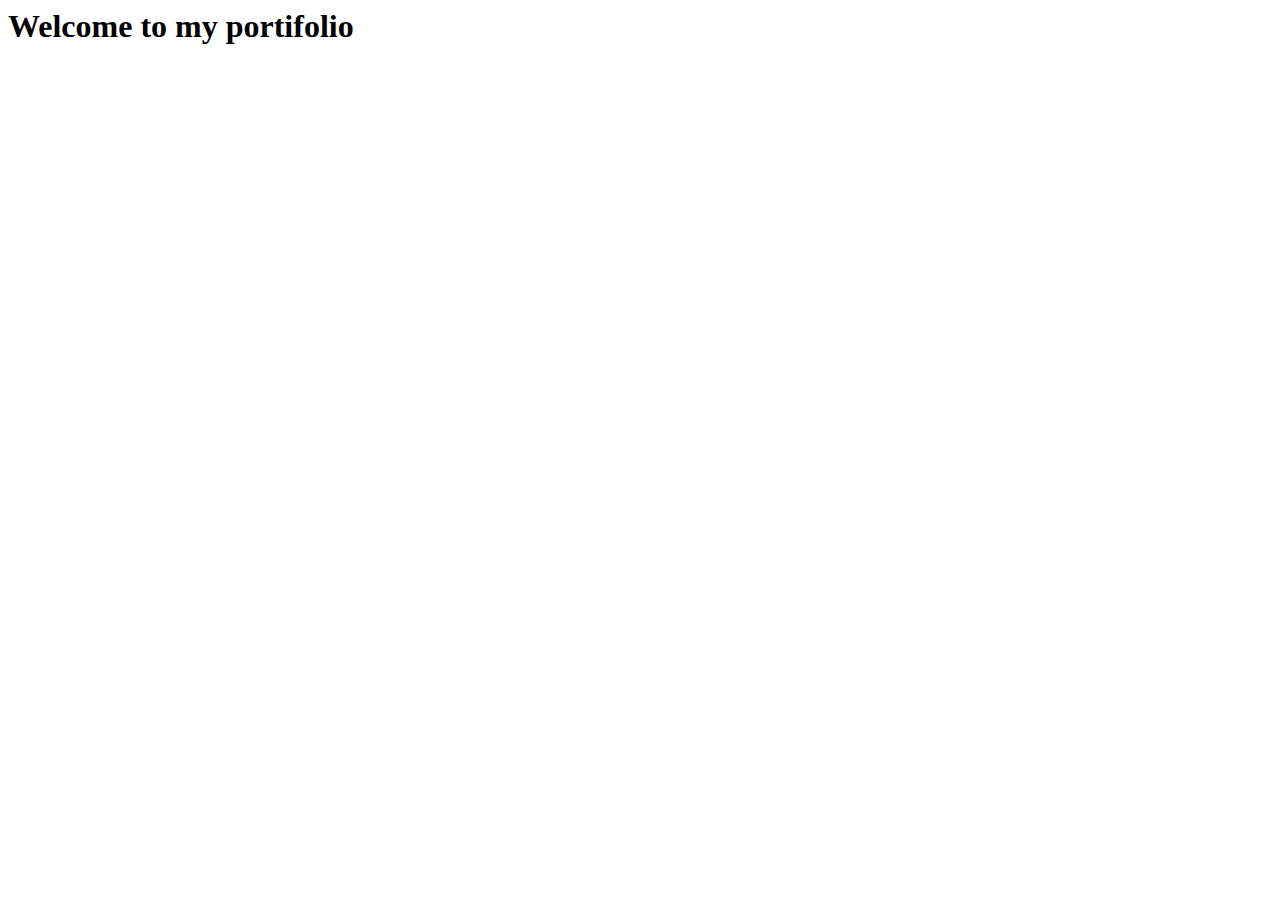
==== index.html @ abf293f7 "first commit" ====
<html lang="en">
<head>
    <meta charset="UTF-8">
    <meta name="viewport" content="width=device-width, initial-scale=1.0">
    <title>Ron's portifolio</title>
</head>
<body>
    <h1>Welcome to my portifolio</h1>
</body>
</html>
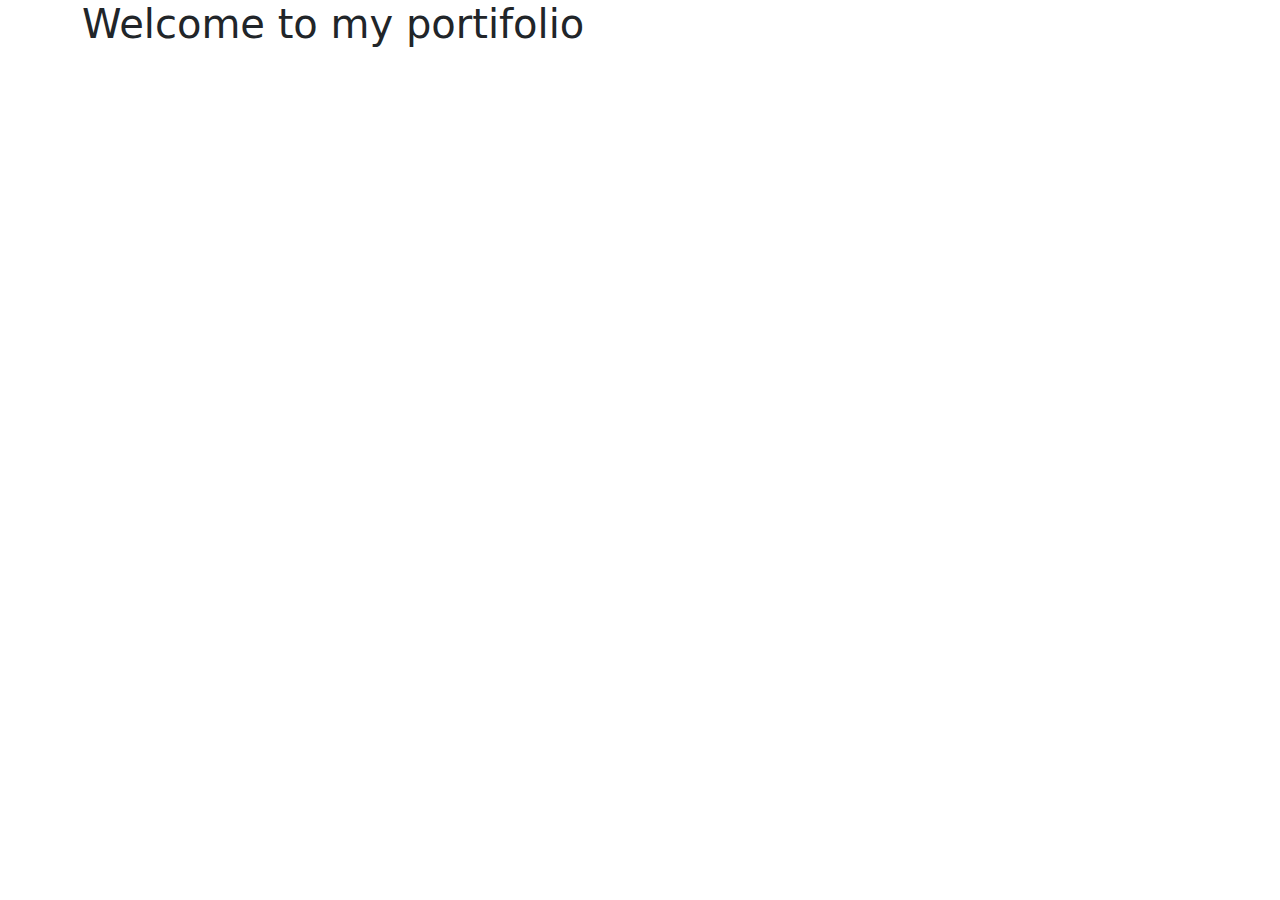
==== commit 3e62d36c: "adding bs" ====
--- a/index.html
+++ b/index.html
@@ -3,8 +3,13 @@
     <meta charset="UTF-8">
     <meta name="viewport" content="width=device-width, initial-scale=1.0">
     <title>Ron's portifolio</title>
+    <link href="https://cdn.jsdelivr.net/npm/bootstrap@5.3.3/dist/css/bootstrap.min.css" rel="stylesheet" integrity="sha384-QWTKZyjpPEjISv5WaRU9OFeRpok6YctnYmDr5pNlyT2bRjXh0JMhjY6hW+ALEwIH" crossorigin="anonymous">
 </head>
 <body>
-    <h1>Welcome to my portifolio</h1>
+
+    <div class="container">
+        <h1>Welcome to my portifolio</h1>
+    </div>
+    <script src="https://cdn.jsdelivr.net/npm/bootstrap@5.3.3/dist/js/bootstrap.bundle.min.js" integrity="sha384-YvpcrYf0tY3lHB60NNkmXc5s9fDVZLESaAA55NDzOxhy9GkcIdslK1eN7N6jIeHz" crossorigin="anonymous"></script>
 </body>
 </html>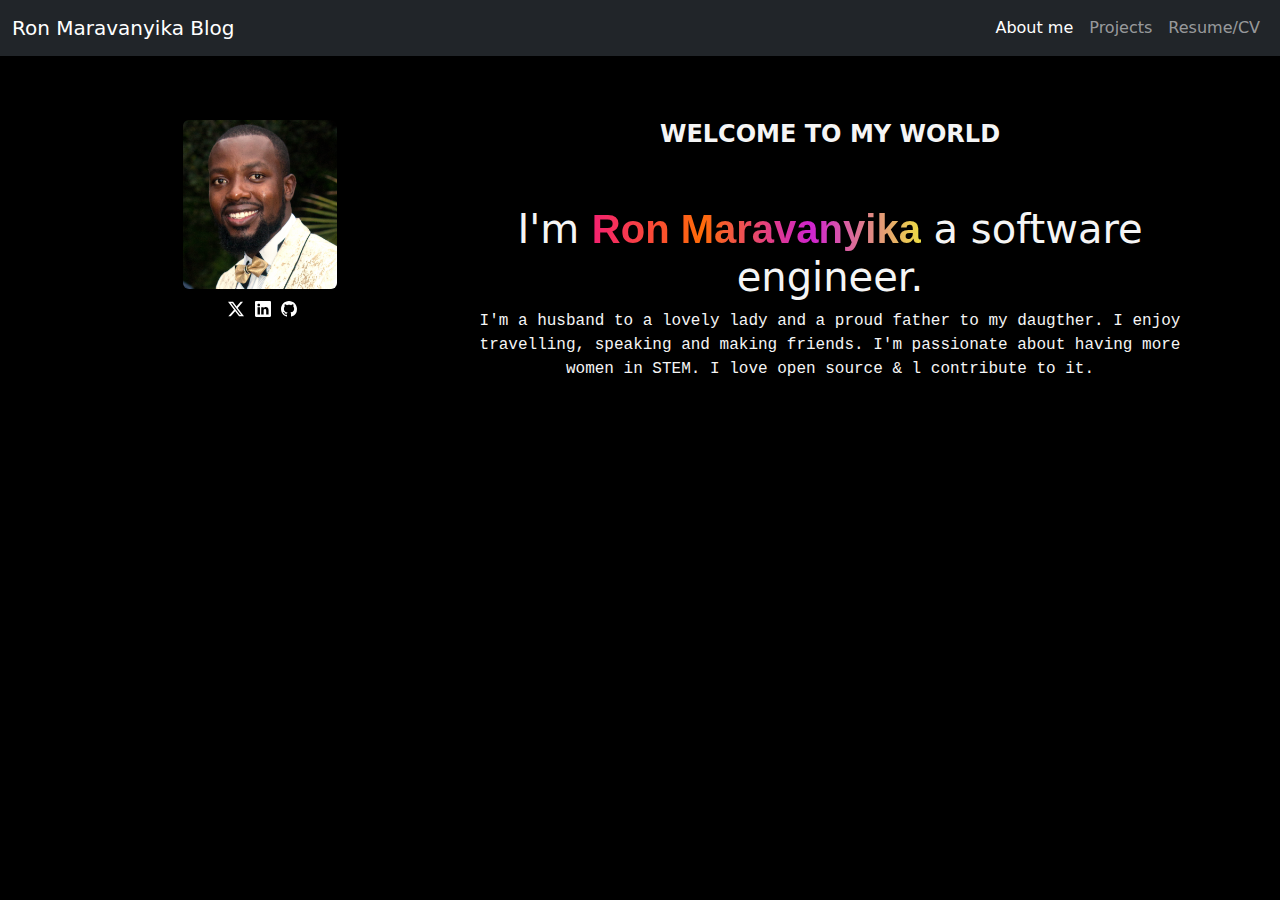
==== commit ff2f7f48: "landing page" ====
--- a/index.html
+++ b/index.html
@@ -4,12 +4,69 @@
     <meta name="viewport" content="width=device-width, initial-scale=1.0">
     <title>Ron's portifolio</title>
     <link href="https://cdn.jsdelivr.net/npm/bootstrap@5.3.3/dist/css/bootstrap.min.css" rel="stylesheet" integrity="sha384-QWTKZyjpPEjISv5WaRU9OFeRpok6YctnYmDr5pNlyT2bRjXh0JMhjY6hW+ALEwIH" crossorigin="anonymous">
+    <link rel="stylesheet" href="style.css">
 </head>
 <body>
 
-    <div class="container">
-        <h1>Welcome to my portifolio</h1>
-    </div>
+        <nav class="navbar navbar-expand-lg bg-dark" data-bs-theme="dark">
+            <div class="container-fluid">
+              <a class="navbar-brand" href="#">Ron Maravanyika Blog</a>
+              <button class="navbar-toggler" type="button" data-bs-toggle="collapse" data-bs-target="#navbarText" aria-controls="navbarText" aria-expanded="false" aria-label="Toggle navigation">
+                <span class="navbar-toggler-icon"></span>
+              </button>
+              <div class="collapse navbar-collapse" id="navbarText">
+                <ul class="navbar-nav ms-auto mb-2 mb-lg-0">
+                  <li class="nav-item">
+                    <a class="nav-link active" aria-current="page" href="#">About me</a>
+                  </li>
+                  <li class="nav-item">
+                    <a class="nav-link" href="#">Projects</a>
+                  </li>
+                  <li class="nav-item">
+                    <a class="nav-link" href="#">Resume/CV</a>
+                  </li>
+                </ul>
+              </div>
+            </div>
+          </nav>
+
+
+          <div class="container mt-5 text-center">
+            <div class="row">
+                <div class="col-4 pt-3">
+                    <img class="img-fluid rounded imgprofile" src="img/profile.png" alt="profile picture" style="height: 40%;">
+                   <div class="pt-2">
+                    <a href="https://twitter.com/ronn_zw" style="text-decoration:none; color: white;">
+                        &nbsp;<svg xmlns="http://www.w3.org/2000/svg" width="16" height="16" fill="currentColor" class="bi bi-twitter-x pr-2" viewBox="0 0 16 16">
+                        <path d="M12.6.75h2.454l-5.36 6.142L16 15.25h-4.937l-3.867-5.07-4.425 5.07H.316l5.733-6.57L0 .75h5.063l3.495 4.633L12.601.75Zm-.86 13.028h1.36L4.323 2.145H2.865z"/>
+                        </svg> 
+                    </a>
+                    <a href="https://www.linkedin.com/in/ronald-maravanyika-azure-certified-78221131/" style="text-decoration:none; color: white;">
+                        &nbsp;<svg xmlns="http://www.w3.org/2000/svg" width="16" height="16" fill="currentColor" class="bi bi-linkedin" viewBox="0 0 16 16">
+                        <path d="M0 1.146C0 .513.526 0 1.175 0h13.65C15.474 0 16 .513 16 1.146v13.708c0 .633-.526 1.146-1.175 1.146H1.175C.526 16 0 15.487 0 14.854zm4.943 12.248V6.169H2.542v7.225zm-1.2-8.212c.837 0 1.358-.554 1.358-1.248-.015-.709-.52-1.248-1.342-1.248S2.4 3.226 2.4 3.934c0 .694.521 1.248 1.327 1.248zm4.908 8.212V9.359c0-.216.016-.432.08-.586.173-.431.568-.878 1.232-.878.869 0 1.216.662 1.216 1.634v3.865h2.401V9.25c0-2.22-1.184-3.252-2.764-3.252-1.274 0-1.845.7-2.165 1.193v.025h-.016l.016-.025V6.169h-2.4c.03.678 0 7.225 0 7.225z"/>
+                      </svg>
+                    </a>
+                    <a href="https://github.com/ronnzw" style="text-decoration:none; color: white;">
+                        &nbsp;<svg xmlns="http://www.w3.org/2000/svg" width="16" height="16" fill="currentColor" class="bi bi-github" viewBox="0 0 16 16">
+                            <path d="M8 0C3.58 0 0 3.58 0 8c0 3.54 2.29 6.53 5.47 7.59.4.07.55-.17.55-.38 0-.19-.01-.82-.01-1.49-2.01.37-2.53-.49-2.69-.94-.09-.23-.48-.94-.82-1.13-.28-.15-.68-.52-.01-.53.63-.01 1.08.58 1.23.82.72 1.21 1.87.87 2.33.66.07-.52.28-.87.51-1.07-1.78-.2-3.64-.89-3.64-3.95 0-.87.31-1.59.82-2.15-.08-.2-.36-1.02.08-2.12 0 0 .67-.21 2.2.82.64-.18 1.32-.27 2-.27s1.36.09 2 .27c1.53-1.04 2.2-.82 2.2-.82.44 1.1.16 1.92.08 2.12.51.56.82 1.27.82 2.15 0 3.07-1.87 3.75-3.65 3.95.29.25.54.73.54 1.48 0 1.07-.01 1.93-.01 2.2 0 .21.15.46.55.38A8.01 8.01 0 0 0 16 8c0-4.42-3.58-8-8-8"/>
+                          </svg>
+                    </a>
+                </div>
+                
+                </div>
+
+
+                <div class="col-8 justify-content-center pt-3">
+                    <h4 class="fw-bold pb-5">WELCOME TO MY WORLD</h3>
+                    <h1>I'm <span class="fw-bolder" style="overflow-x: hidden;">Ron Maravanyika</span> a software engineer.</h1>
+                    <p class="font-monospace">I'm a husband to a lovely lady and a proud father to my daugther. I enjoy travelling, speaking
+                        and making friends. I'm passionate about having more women in STEM. I love open source 
+                        & l contribute to it.
+                    </p>
+                </div>
+
+            </div>
+          </div>
     <script src="https://cdn.jsdelivr.net/npm/bootstrap@5.3.3/dist/js/bootstrap.bundle.min.js" integrity="sha384-YvpcrYf0tY3lHB60NNkmXc5s9fDVZLESaAA55NDzOxhy9GkcIdslK1eN7N6jIeHz" crossorigin="anonymous"></script>
 </body>
 </html>--- a/style.css
+++ b/style.css
@@ -0,0 +1,20 @@
+body {
+    background-color: black;
+    color: whitesmoke;
+    overflow-x: hidden !important;
+    overflow-y: auto;
+}
+h1 span { 
+    font-size: 40px; 
+    font-family: Arial, Helvetica, sans-serif; 
+    background: linear-gradient(to right, #f32170, 
+            #ff6b08, #cf23cf, #eedd44); 
+    -webkit-text-fill-color: transparent; 
+    -webkit-background-clip: text;
+} 
+.imgprofile{
+    background-size: cover;
+    position: relative;
+    height: 4rem;
+    width: auto;
+}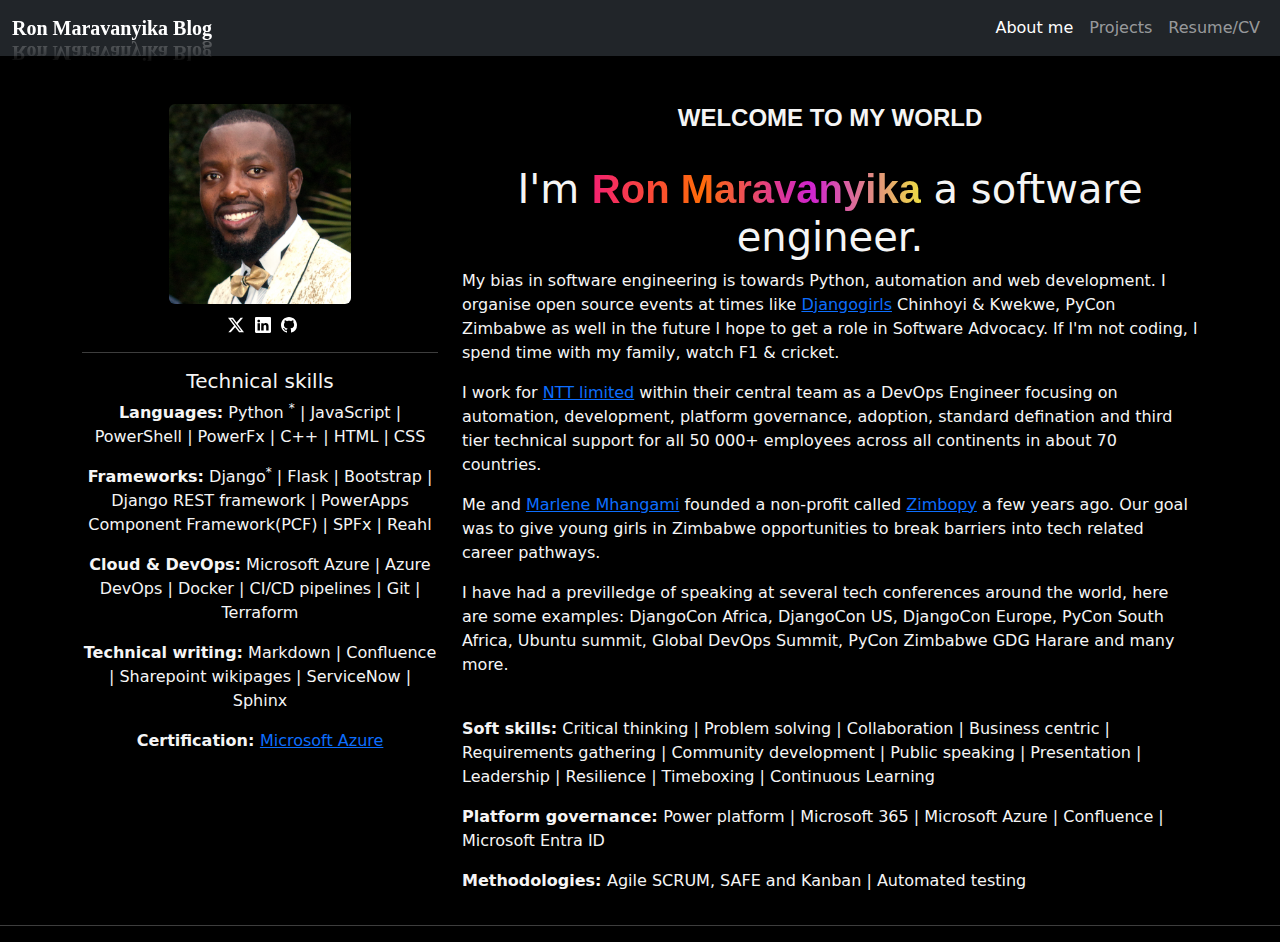
==== commit 81c6076c: "profile" ====
--- a/index.html
+++ b/index.html
@@ -7,10 +7,10 @@
     <link rel="stylesheet" href="style.css">
 </head>
 <body>
-
+<!-- Navbar -->
         <nav class="navbar navbar-expand-lg bg-dark" data-bs-theme="dark">
             <div class="container-fluid">
-              <a class="navbar-brand" href="#">Ron Maravanyika Blog</a>
+              <a class="navbar-brand glow" href="#">Ron Maravanyika Blog</a>
               <button class="navbar-toggler" type="button" data-bs-toggle="collapse" data-bs-target="#navbarText" aria-controls="navbarText" aria-expanded="false" aria-label="Toggle navigation">
                 <span class="navbar-toggler-icon"></span>
               </button>
@@ -30,11 +30,11 @@
             </div>
           </nav>
 
-
-          <div class="container mt-5 text-center">
+<!-- Profile photo & brief unproffesional summary -->
+          <div class="container">
             <div class="row">
-                <div class="col-4 pt-3">
-                    <img class="img-fluid rounded imgprofile" src="img/profile.png" alt="profile picture" style="height: 40%;">
+                <div class="col-lg-4 col-sm-12 pt-5 pb-1 text-center">
+                    <img class="img-fluid rounded imgprofile" src="img/profile.png" alt="profile picture">
                    <div class="pt-2">
                     <a href="https://twitter.com/ronn_zw" style="text-decoration:none; color: white;">
                         &nbsp;<svg xmlns="http://www.w3.org/2000/svg" width="16" height="16" fill="currentColor" class="bi bi-twitter-x pr-2" viewBox="0 0 16 16">
@@ -52,21 +52,51 @@
                           </svg>
                     </a>
                 </div>
-                
+                <hr>
+                <h5>Technical skills</h5>
+                <p><strong>Languages:</strong> Python <sup>*</sup> | JavaScript | PowerShell | PowerFx | C++ | HTML | CSS</p>
+                <p><strong>Frameworks:</strong> Django<sup>*</sup> | Flask | Bootstrap | Django REST framework | PowerApps Component Framework(PCF) |
+                SPFx | Reahl</p>
+                <p> <strong>Cloud & DevOps:</strong> Microsoft Azure | Azure DevOps | Docker | CI/CD pipelines | Git | Terraform</p>
+                <p><strong>Technical writing:</strong> Markdown | Confluence | Sharepoint wikipages | ServiceNow | Sphinx  </p>
+                <p><strong>Certification: </strong> <a href="https://www.credly.com/badges/f47e5a0b-403f-47d4-8a35-9e3219e7e745?source=linked_in_profile">Microsoft Azure</a></p>
+
                 </div>
+                <div class="col-lg-8 col-md-12 pt-5" >
+                    <h4 class="text-center">WELCOME TO MY WORLD</h3><br>
+                    <h1 class="text-center">I'm <span class="fw-bolder" style="overflow-x: hidden;">Ron Maravanyika</span> a software engineer.
+                    </h1>
+                    <p> 
+                        My bias in software engineering is towards Python, automation and web development. I organise open source 
+                        events at times like <a href="https://djangogirls.org/en/">Djangogirls</a> Chinhoyi & Kwekwe, PyCon Zimbabwe as well 
+                        in the future l hope to get a role in Software Advocacy. If l'm not coding, l spend time with my family, watch F1 &
+                        cricket.
+                    </p>
+                    <p>I work for <a href="https://www.global.ntt/">NTT limited</a> within their central team as a DevOps Engineer focusing on automation, development, platform 
+                        governance, adoption, standard defination and third tier technical support for all 50 000+ employees across all continents in about 70 countries.</p>
 
-
-                <div class="col-8 justify-content-center pt-3">
-                    <h4 class="fw-bold pb-5">WELCOME TO MY WORLD</h3>
-                    <h1>I'm <span class="fw-bolder" style="overflow-x: hidden;">Ron Maravanyika</span> a software engineer.</h1>
-                    <p class="font-monospace">I'm a husband to a lovely lady and a proud father to my daugther. I enjoy travelling, speaking
-                        and making friends. I'm passionate about having more women in STEM. I love open source 
-                        & l contribute to it.
+                    <p>Me and <a href="https://marlenezw.hashnode.dev/">Marlene Mhangami</a> founded a non-profit called <a href="https://twitter.com/zimbopy">Zimbopy</a> a few years ago. Our goal was to give young girls in Zimbabwe opportunities to break barriers into tech
+                        related career pathways.
                     </p>
+                    <p> I have had a previlledge of speaking at several tech conferences around the world, here are some examples:
+                        DjangoCon Africa, DjangoCon US, DjangoCon Europe, PyCon South Africa, Ubuntu summit, Global DevOps Summit, PyCon Zimbabwe
+                        GDG Harare and many more.
+                    </p>
+                    <br>
+                    <p><strong>Soft skills:</strong> Critical thinking | Problem solving | Collaboration | Business centric | Requirements gathering | Community development 
+                    | Public speaking | Presentation | Leadership | Resilience | Timeboxing | Continuous Learning</p>
+                    <p><strong>Platform governance: </strong>Power platform | Microsoft 365 | Microsoft Azure | Confluence | Microsoft Entra ID</p>
+                    <p><strong>Methodologies: </strong>Agile SCRUM, SAFE and Kanban | Automated testing</p>
+                    
                 </div>
-
             </div>
           </div>
+
+          <hr>
+<!-- Proffesional summary -->
+<div class="container text-center">
+</div>
+
     <script src="https://cdn.jsdelivr.net/npm/bootstrap@5.3.3/dist/js/bootstrap.bundle.min.js" integrity="sha384-YvpcrYf0tY3lHB60NNkmXc5s9fDVZLESaAA55NDzOxhy9GkcIdslK1eN7N6jIeHz" crossorigin="anonymous"></script>
 </body>
 </html>--- a/style.css
+++ b/style.css
@@ -13,8 +13,29 @@
     -webkit-background-clip: text;
 } 
 .imgprofile{
-    background-size: cover;
     position: relative;
-    height: 4rem;
-    width: auto;
+    height: 200px;
+}
+.glow {
+    font-family: 'Times New Roman', Times, serif;
+    font-weight: bolder;
+    -webkit-box-reflect: below 1px linear-gradient(transparent,#0004);
+    line-height: 0.70em;
+    -webkit-animation: glow 1s ease-in-out infinite alternate;
+    -moz-animation: glow 1s ease-in-out infinite alternate;
+    animation: glow 1s ease-in-out infinite alternate;
+  }
+  
+  @-webkit-keyframes glow {
+    from {
+      text-shadow: 0 0 10px #fff, 0 0 20px #fff, 0 0 30px #fff, 0 0 40px #ffff, 0 0 50px #fff, 0 0 60px #fff, 0 0 70px #fff;
+    }
+    
+    to {
+      text-shadow: 0 0 20px #fff, 0 0 30px #0009, 0 0 40px #0009, 0 0 50px #0009, 0 0 60px #0009, 0 0 70px #0009, 0 0 80px #0009;
+    }
+  }
+h4 {
+    font-weight: bolder;
+    font-family: 'Segoe UI', Tahoma, Geneva, Verdana, sans-serif;
 }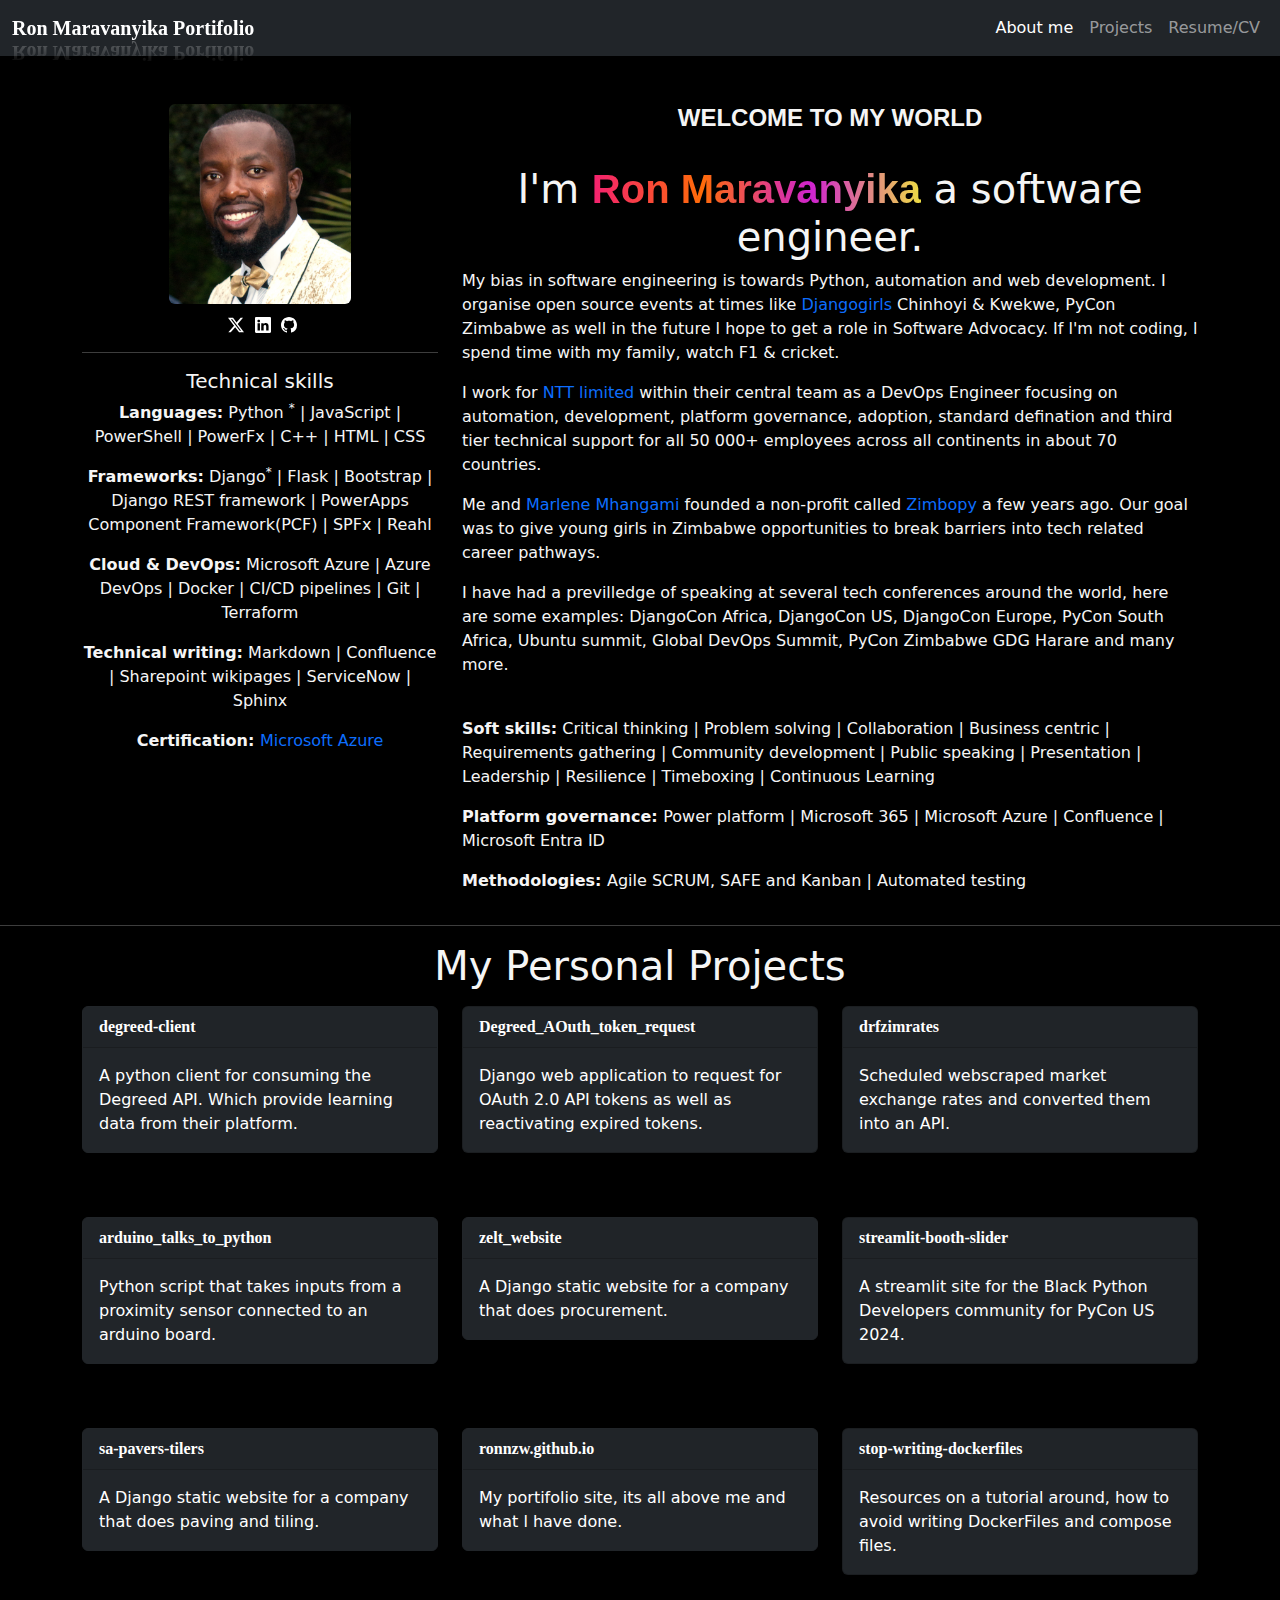
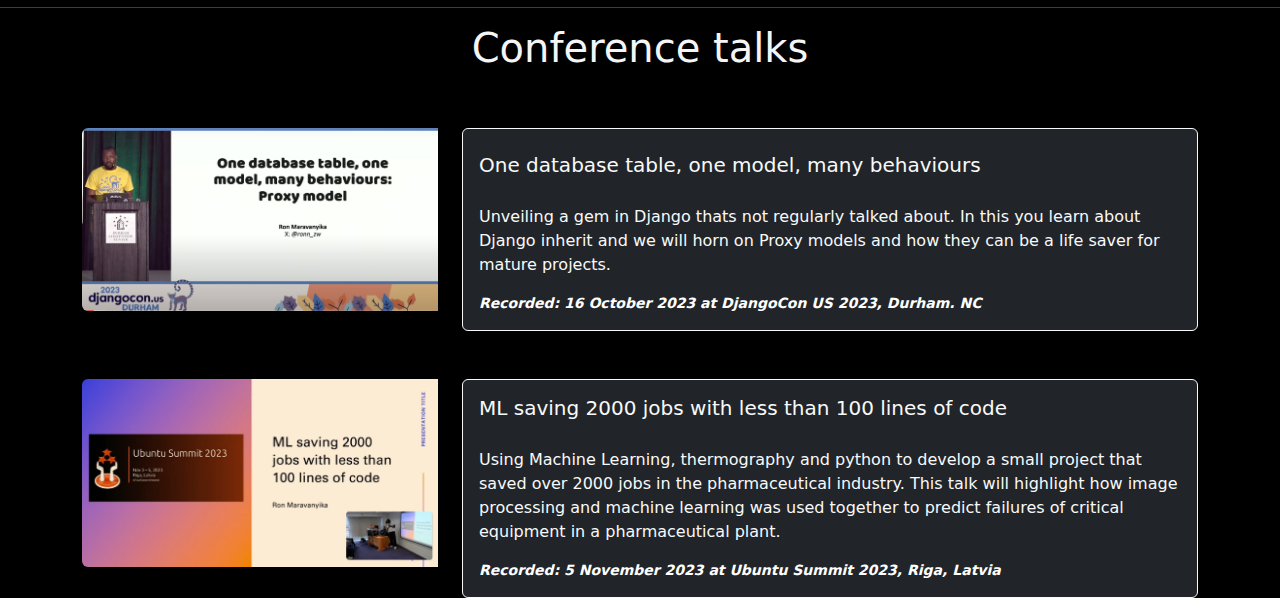
==== commit ff5afe8e: "projects and talks" ====
--- a/index.html
+++ b/index.html
@@ -10,17 +10,17 @@
 <!-- Navbar -->
         <nav class="navbar navbar-expand-lg bg-dark" data-bs-theme="dark">
             <div class="container-fluid">
-              <a class="navbar-brand glow" href="#">Ron Maravanyika Blog</a>
+              <a class="navbar-brand glow" href="#">Ron Maravanyika Portifolio</a>
               <button class="navbar-toggler" type="button" data-bs-toggle="collapse" data-bs-target="#navbarText" aria-controls="navbarText" aria-expanded="false" aria-label="Toggle navigation">
                 <span class="navbar-toggler-icon"></span>
               </button>
               <div class="collapse navbar-collapse" id="navbarText">
                 <ul class="navbar-nav ms-auto mb-2 mb-lg-0">
                   <li class="nav-item">
-                    <a class="nav-link active" aria-current="page" href="#">About me</a>
+                    <a class="nav-link active" aria-current="page" href="#about">About me</a>
                   </li>
                   <li class="nav-item">
-                    <a class="nav-link" href="#">Projects</a>
+                    <a class="nav-link" href="#projects">Projects</a>
                   </li>
                   <li class="nav-item">
                     <a class="nav-link" href="#">Resume/CV</a>
@@ -63,7 +63,7 @@
 
                 </div>
                 <div class="col-lg-8 col-md-12 pt-5" >
-                    <h4 class="text-center">WELCOME TO MY WORLD</h3><br>
+                    <h4 id="about" class="text-center">WELCOME TO MY WORLD</h3><br>
                     <h1 class="text-center">I'm <span class="fw-bolder" style="overflow-x: hidden;">Ron Maravanyika</span> a software engineer.
                     </h1>
                     <p> 
@@ -93,10 +93,162 @@
           </div>
 
           <hr>
-<!-- Proffesional summary -->
-<div class="container text-center">
+<!-- Projects summary -->
+    <div class="container">
+        <h1 id="projects" class="text-center">My Personal Projects</h1>
+        <div class="row justify-content-center pt-2">
+            <div class="col-lg-4">
+                <a href="https://github.com/ronnzw/degreedClient">
+                <div class="card text-bg-dark border-dark mb-3">
+                    <div class="card-header">degreed-client</div>
+                    <div class="card-body">
+                    <p class="card-text">A python client for consuming the Degreed API. Which provide learning data from their platform.</p>
+                    </div>
+                </div>
+                </a>
+            </div>
+            <div class="col-lg-4">
+                <a href="https://github.com/ronnzw/Degreed_AOuth_token_request"></a>
+                <div class="card text-bg-dark mb-3">
+                    <div class="card-header">Degreed_AOuth_token_request
+                    </div>
+                    <div class="card-body">
+                    <p class="card-text">Django web application to request for OAuth 2.0 API tokens as well as reactivating expired tokens.</p>
+                    </div>
+                </div>
+            </div>
+            <div class="col-lg-4">
+                <a href="https://github.com/ronnzw/drfzimrates"></a>
+                <div class="card text-bg-dark mb-3">
+                    <div class="card-header">drfzimrates
+                    </div>
+                    <div class="card-body">
+                    <p class="card-text">Scheduled webscraped market exchange rates and converted them into an API.</p>
+                    </div>
+                </div>
+            </div>
+        </div>
+        <div class="row justify-content-center pt-5">
+            <div class="col-lg-4">
+                <a href="https://github.com/ronnzw/arduino_talks_to_python">
+                <div class="card text-bg-dark border-dark mb-3">
+                    <div class="card-header">arduino_talks_to_python 
+                    </div>
+                    <div class="card-body">
+                    <p class="card-text">Python script that takes inputs from a proximity sensor connected to an arduino board.</p>
+                    </div>
+                </div>
+                </a>
+            </div>
+            <div class="col-lg-4">
+                <a href="https://github.com/ronnzw/zelt_website">
+                <div class="card text-bg-dark border-dark mb-3">
+                    <div class="card-header">zelt_website
+                    </div>
+                    <div class="card-body">
+                    <p class="card-text">A Django static website for a company that does procurement.</p>
+                    </div>
+                </div>
+                </a>
+            </div>
+            <div class="col-lg-4">
+                <a href="https://github.com/ronnzw/streamlit-booth-slider"></a>
+                <div class="card text-bg-dark mb-3">
+                    <div class="card-header">streamlit-booth-slider
+                    </div>
+                    <div class="card-body">
+                    <p class="card-text">A streamlit site for the Black Python Developers community for PyCon US 2024.</p>
+                    </div>
+                </div>
+            </div>
+        </div>
+
+
+        <div class="row justify-content-center pt-5">
+            <div class="col-lg-4">
+                <a href="https://github.com/ronnzw/sa-pavers-tilers">
+                <div class="card text-bg-dark border-dark mb-3">
+                    <div class="card-header">sa-pavers-tilers
+                    </div>
+                    <div class="card-body">
+                    <p class="card-text">A Django static website for a company that does paving and tiling.</p>
+                    </div>
+                </div>
+                </a>
+            </div>
+            <div class="col-lg-4">
+                <a href="https://github.com/ronnzw/ronnzw.github.io">
+                <div class="card text-bg-dark border-dark mb-3">
+                    <div class="card-header">ronnzw.github.io
+
+                    </div>
+                    <div class="card-body">
+                    <p class="card-text">My portifolio site, its all above me and what l have done.</p>
+                    </div>
+                </div>
+                </a>
+            </div>
+            <div class="col-lg-4">
+                <a href="https://github.com/ronnzw/stop-writing-dockerfiles"></a>
+                <div class="card text-bg-dark mb-3">
+                    <div class="card-header">stop-writing-dockerfiles
+                    </div>
+                    <div class="card-body">
+                    <p class="card-text">Resources on a tutorial around, how to avoid writing DockerFiles and compose files.</p>
+                    </div>
+                </div>
+            </div>
+        </div>
+    </div>
+<!-- Projects end summary -->
+<hr>
+
+<!-- Conferences Talks -->
+
+<div class="container">
+    <h1 id="talks" class="text-center">Conference talks</h1>
+    <div class="row pt-5">
+        <div class="col-lg-4">
+            <a href="https://www.youtube.com/watch?v=qowFCmaNFp4&pp=ygUSUm9uYWxkIE1hcmF2YW55aWth"><img class="img-fluid rounded-start" src="img/djangoconus.jpg" alt="img"></a>
+        </div>
+        <div class="col-lg-8">
+            <a href="https://www.youtube.com/watch?v=qowFCmaNFp4&pp=ygUSUm9uYWxkIE1hcmF2YW55aWth">
+            <div class="card bg-dark text-light border-light pt-2">
+                <div class="card-body">
+                    <h5 class="card-title">One database table, one model, many behaviours</h5>
+                    <p class="card-text talk-preview">Unveiling a gem in Django thats not regularly talked about. In this you 
+                        learn about Django inherit and we will horn on Proxy models and how they can be a life saver for mature projects. 
+                        </p>
+                    <p class="card-text"><small class="text-body-secondary small-text">Recorded: 16 October 2023 at DjangoCon US 2023, Durham. NC</small></p>
+                </div>
+            </div>
+            </a>
+            
+        </div>
+    </div>
+
+    <div class="row pt-5">
+        <div class="col-lg-4">
+            <a href="https://www.youtube.com/watch?v=UY5MHbqcYrE">
+            <img class="img-fluid rounded-start" src="img/UbuntuSummit.png" alt="img"></a>
+        </div>
+        <div class="col-lg-8">
+            <a href="https://www.youtube.com/watch?v=UY5MHbqcYrE">
+            <div class="card bg-dark text-light border-light pt-2">
+            <div class="card-body pt-2">
+                <h5 class="card-title">ML saving 2000 jobs with less than 100 lines of code</h5>
+                <p class="card-text talk-preview">Using Machine Learning, thermography and python to develop a small project that saved over 2000 jobs in the pharmaceutical industry. This talk will highlight how image processing and machine learning was used together to predict failures of critical equipment in a pharmaceutical plant. </p>
+                    </p>
+                <p class="card-text"><small class="text-body-secondary small-text">Recorded: 5 November 2023 at Ubuntu Summit 2023, Riga, Latvia </small></p>
+              </div>
+            </div>
+            </a>
+        </div>
+    </div>
 </div>
 
-    <script src="https://cdn.jsdelivr.net/npm/bootstrap@5.3.3/dist/js/bootstrap.bundle.min.js" integrity="sha384-YvpcrYf0tY3lHB60NNkmXc5s9fDVZLESaAA55NDzOxhy9GkcIdslK1eN7N6jIeHz" crossorigin="anonymous"></script>
+
+</div>
+<script src="https://cdn.jsdelivr.net/npm/bootstrap@5.3.3/dist/js/bootstrap.bundle.min.js" integrity="sha384-YvpcrYf0tY3lHB60NNkmXc5s9fDVZLESaAA55NDzOxhy9GkcIdslK1eN7N6jIeHz" crossorigin="anonymous"></script>
 </body>
 </html>--- a/style.css
+++ b/style.css
@@ -38,4 +38,26 @@
 h4 {
     font-weight: bolder;
     font-family: 'Segoe UI', Tahoma, Geneva, Verdana, sans-serif;
+}
+.card-header {
+    font-weight: bolder;
+    color: white;
+    font-family: Georgia, 'Times New Roman', Times, serif;
+}
+.col-lg-4 a {
+    text-decoration: none;
+}
+.col-lg-8 a {
+    text-decoration: none;
+}
+.card:hover {
+    border-color: cyan !important;
+}
+.small-text {
+    font-style: italic;
+    font-weight: bold;
+    color: white !important;
+}
+.talk-preview {
+    padding-top: 20px;
 }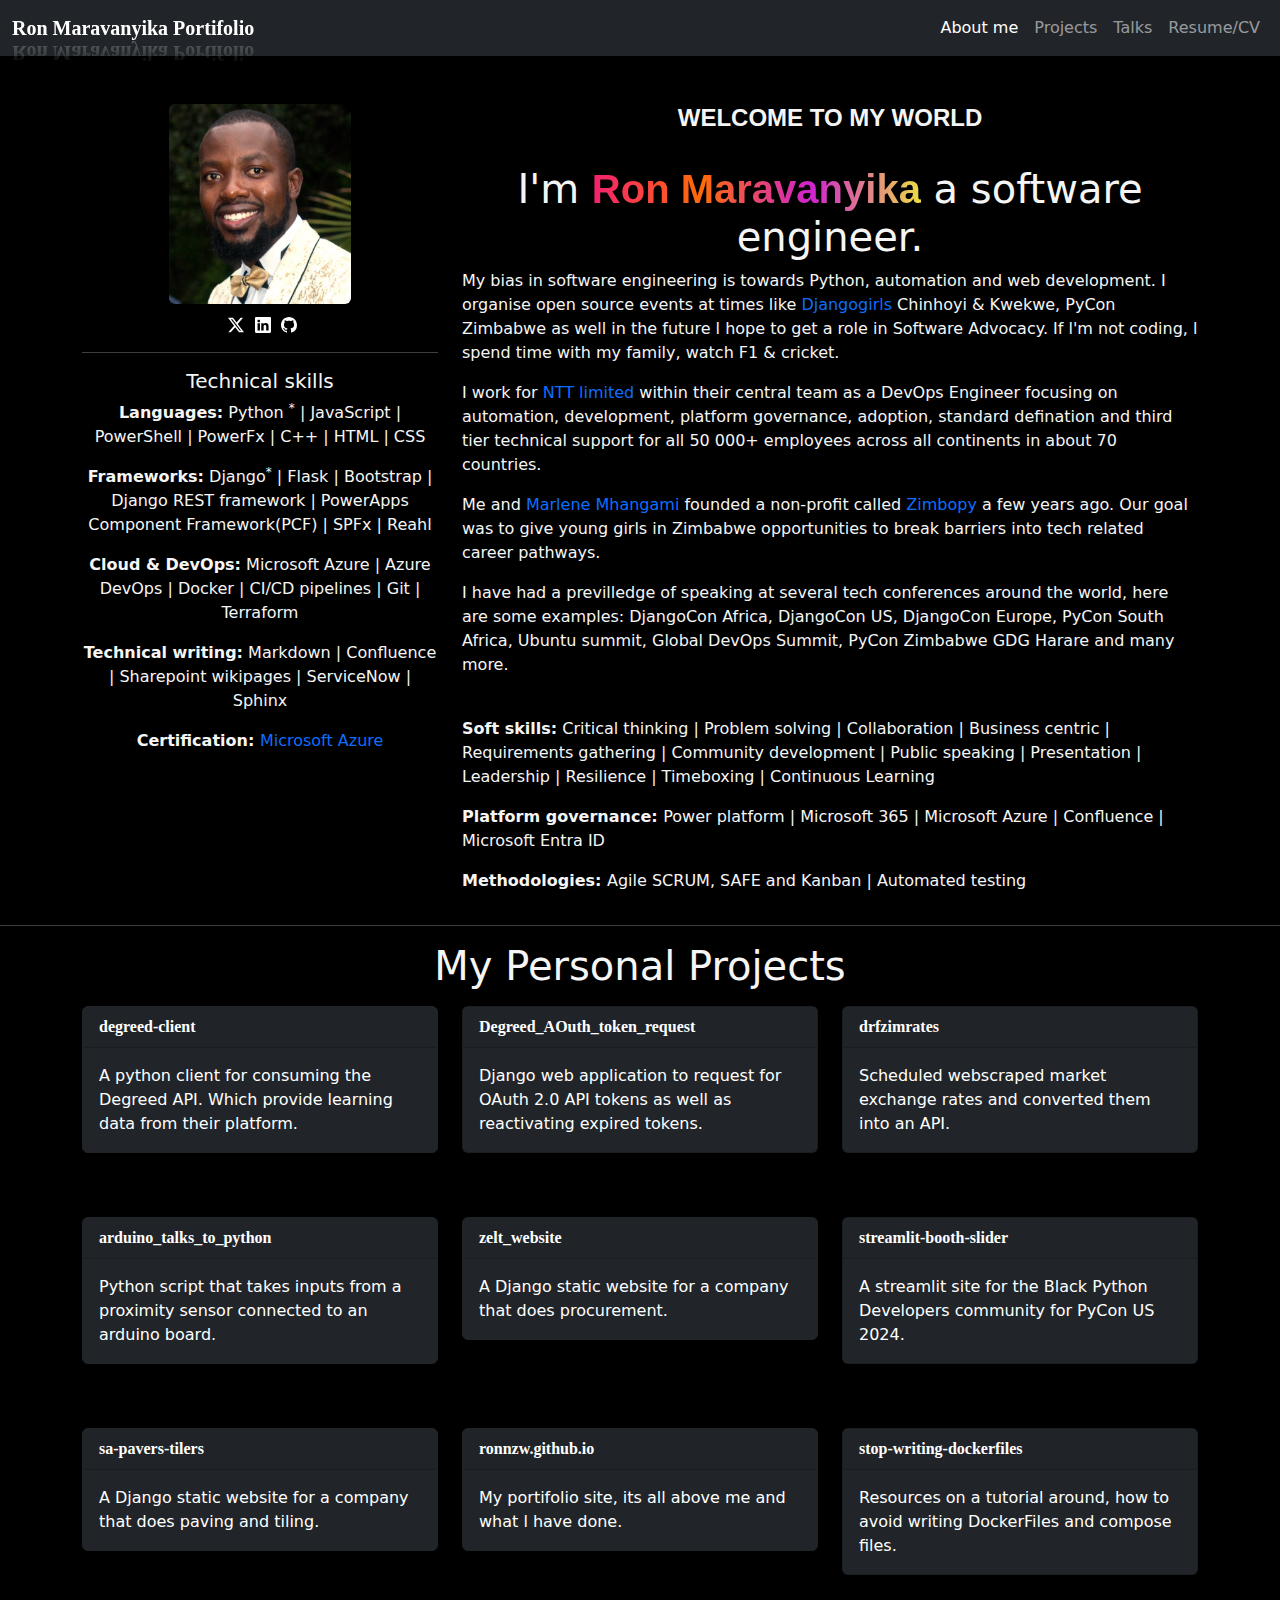
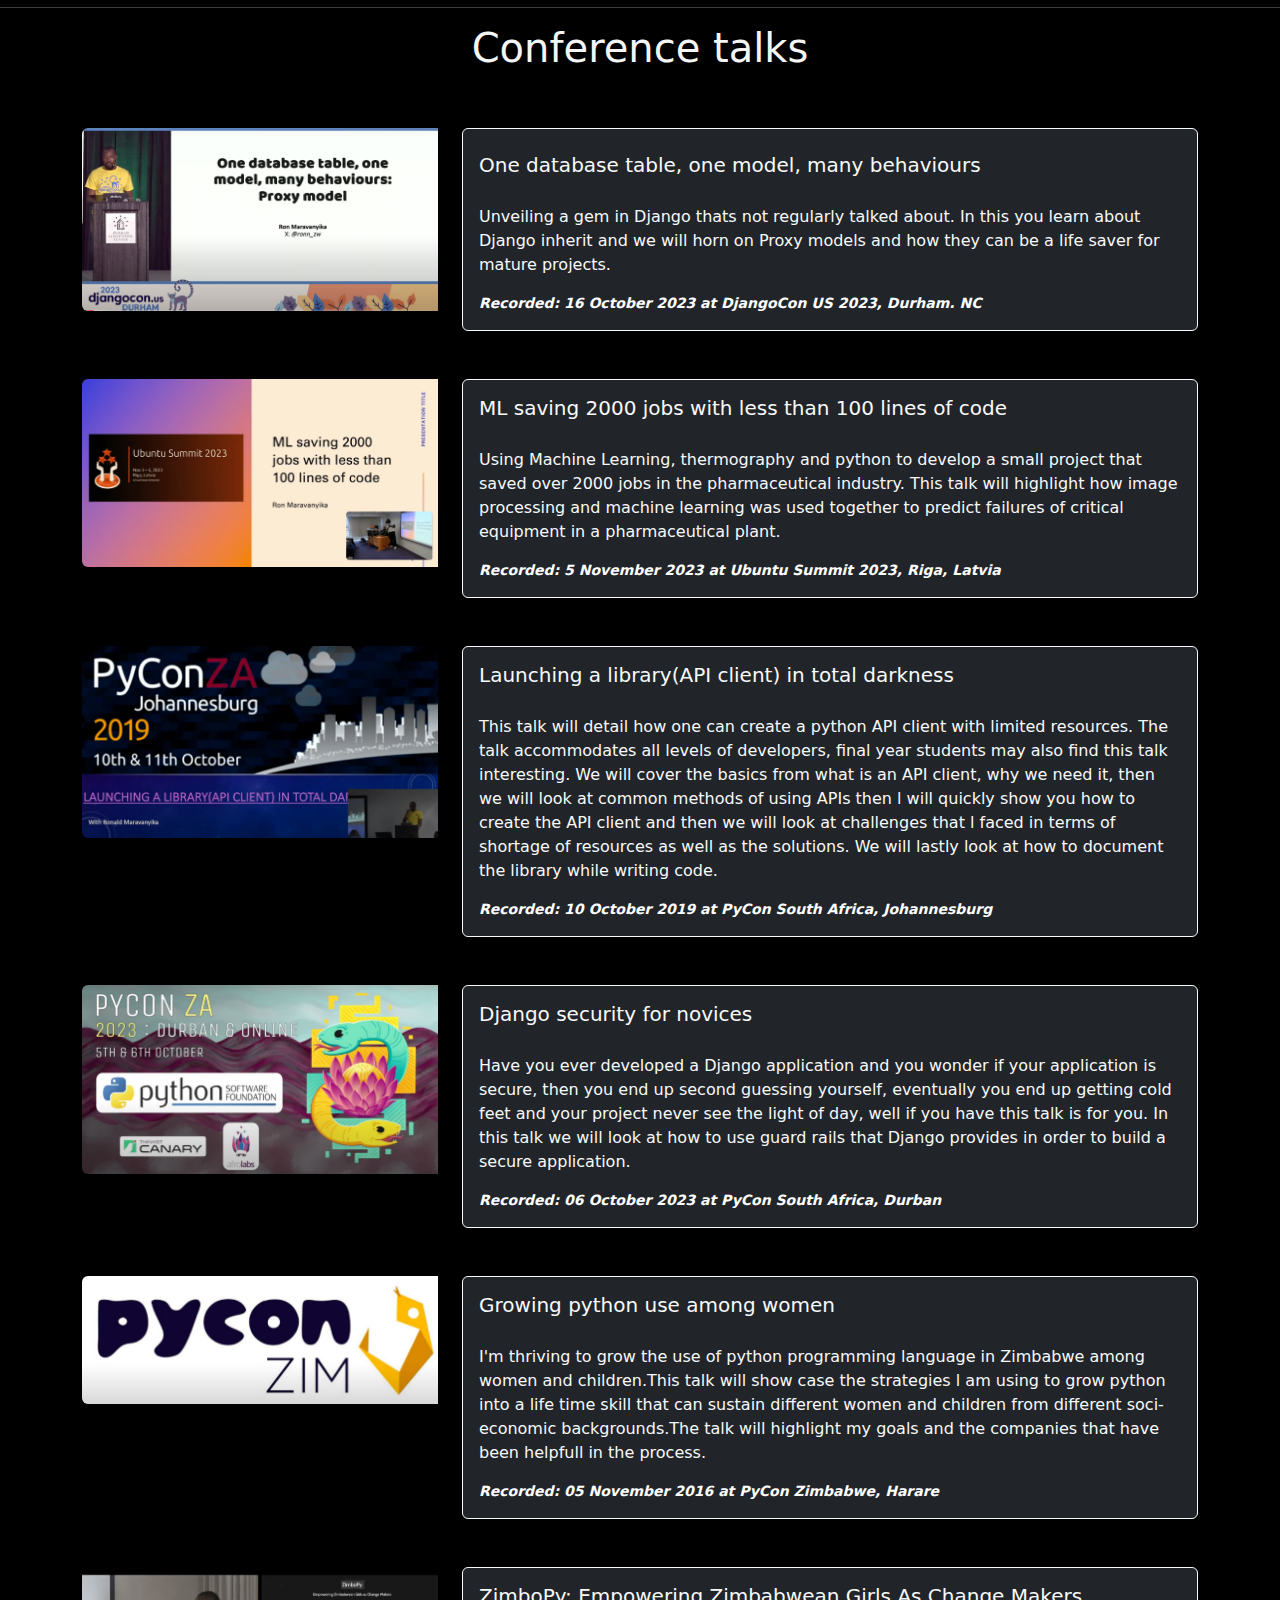
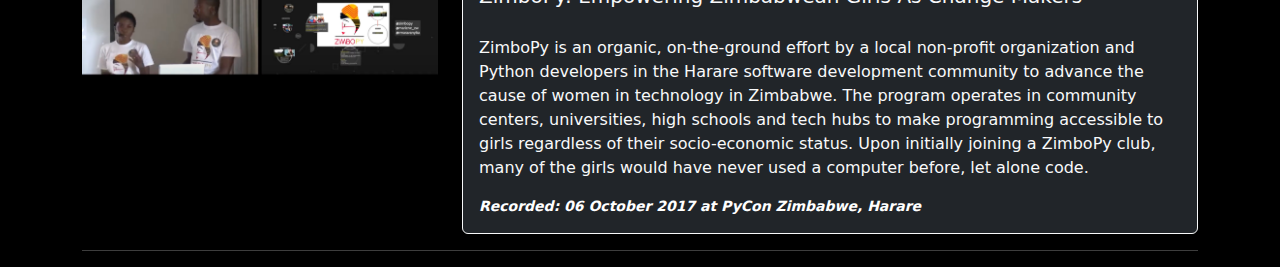
==== commit bcb8f30b: "adding more talks" ====
--- a/index.html
+++ b/index.html
@@ -23,6 +23,9 @@
                     <a class="nav-link" href="#projects">Projects</a>
                   </li>
                   <li class="nav-item">
+                    <a class="nav-link" href="#talks">Talks</a>
+                  </li>                  
+                  <li class="nav-item">
                     <a class="nav-link" href="#">Resume/CV</a>
                   </li>
                 </ul>
@@ -203,6 +206,7 @@
 <!-- Projects end summary -->
 <hr>
 
+
 <!-- Conferences Talks -->
 
 <div class="container">
@@ -245,6 +249,87 @@
             </a>
         </div>
     </div>
+
+
+    <div class="row pt-5">
+        <div class="col-lg-4">
+            <a href="https://www.youtube.com/watch?v=vS72A68kH_E&t=1158s">
+            <img class="img-fluid rounded-start" src="img/pyconza.jpg" alt="img"></a>
+        </div>
+        <div class="col-lg-8">
+            <a href="https://www.youtube.com/watch?v=vS72A68kH_E&t=1158s">
+            <div class="card bg-dark text-light border-light pt-2">
+            <div class="card-body pt-2">
+                <h5 class="card-title">Launching a library(API client) in total darkness</h5>
+                <p class="card-text talk-preview">This talk will detail how one can create a python API client with limited resources. The talk accommodates all levels of developers, final year students may also find this talk interesting. We will cover the basics from what is an API client, why we need it, then we will look at common methods of using APIs then l will quickly show you how to create the API client and then we will look at challenges that l faced in terms of shortage of resources as well as the solutions. We will lastly look at how to document the library while writing code.
+                     </p>
+                <p class="card-text"><small class="text-body-secondary small-text">Recorded: 10 October 2019 at PyCon South Africa, Johannesburg </small></p>
+              </div>
+            </div>
+            </a>
+        </div>
+    </div>
+
+
+    <div class="row pt-5">
+        <div class="col-lg-4">
+            <a href="https://www.youtube.com/watch?v=MQJmbhieCQU">
+            <img class="img-fluid rounded-start" src="img/pycondurban.jpg" alt="img"></a>
+        </div>
+        <div class="col-lg-8">
+            <a href="https://www.youtube.com/watch?v=MQJmbhieCQU">
+            <div class="card bg-dark text-light border-light pt-2">
+            <div class="card-body pt-2">
+                <h5 class="card-title">Django security for novices</h5>
+                <p class="card-text talk-preview">Have you ever developed a Django application and you wonder if your application is secure, then you end up second guessing yourself, eventually you end up getting cold feet and your project never see the light of day, well if you have this talk is for you. In this talk we will look at how to use guard rails that Django provides in order to build a secure application.
+                     </p>
+                <p class="card-text"><small class="text-body-secondary small-text">Recorded: 06 October 2023 at PyCon South Africa, Durban </small></p>
+              </div>
+            </div>
+            </a>
+        </div>
+    </div>
+
+
+    <div class="row pt-5">
+        <div class="col-lg-4">
+            <a href="https://www.youtube.com/watch?v=cbBh87ebRzg">
+            <img class="img-fluid rounded-start" src="img/pyconzim.jpg" alt="img"></a>
+        </div>
+        <div class="col-lg-8">
+            <a href="https://www.youtube.com/watch?v=cbBh87ebRzg">
+            <div class="card bg-dark text-light border-light pt-2">
+            <div class="card-body pt-2">
+                <h5 class="card-title">Growing python use among women</h5>
+                <p class="card-text talk-preview">I'm thriving to grow the use of python programming language in Zimbabwe among women and children.This talk will show case the strategies l am using to grow python into a life time skill that can sustain different women and children from different soci-economic backgrounds.The talk will highlight my goals and the companies that have been helpfull in the process.
+                     </p>
+                <p class="card-text"><small class="text-body-secondary small-text">Recorded: 05 November 2016 at PyCon Zimbabwe, Harare </small></p>
+              </div>
+            </div>
+            </a>
+        </div>
+    </div>
+
+
+    <div class="row pt-5">
+        <div class="col-lg-4">
+            <a href="https://www.youtube.com/watch?v=8f_TI8kp5zw&t=778s">
+            <img class="img-fluid rounded-start" src="img/zimbopy.jpg" alt="img"></a>
+        </div>
+        <div class="col-lg-8">
+            <a href="https://www.youtube.com/watch?v=8f_TI8kp5zw&t=778s">
+            <div class="card bg-dark text-light border-light pt-2">
+            <div class="card-body pt-2">
+                <h5 class="card-title">ZimboPy: Empowering Zimbabwean Girls As Change Makers</h5>
+                <p class="card-text talk-preview">ZimboPy is an organic, on-the-ground effort by a local non-profit organization and Python developers in the Harare software development community to advance the cause of women in technology in Zimbabwe. The program operates in community centers, universities, high schools and tech hubs to make programming accessible to girls regardless of their socio-economic status. Upon initially joining a ZimboPy club, many of the girls would have never used a computer before, let alone code.
+                     </p>
+                <p class="card-text"><small class="text-body-secondary small-text">Recorded: 06 October 2017 at PyCon Zimbabwe, Harare </small></p>
+              </div>
+            </div>
+            </a>
+        </div>
+    </div>    
+    <hr>
 </div>
 
 
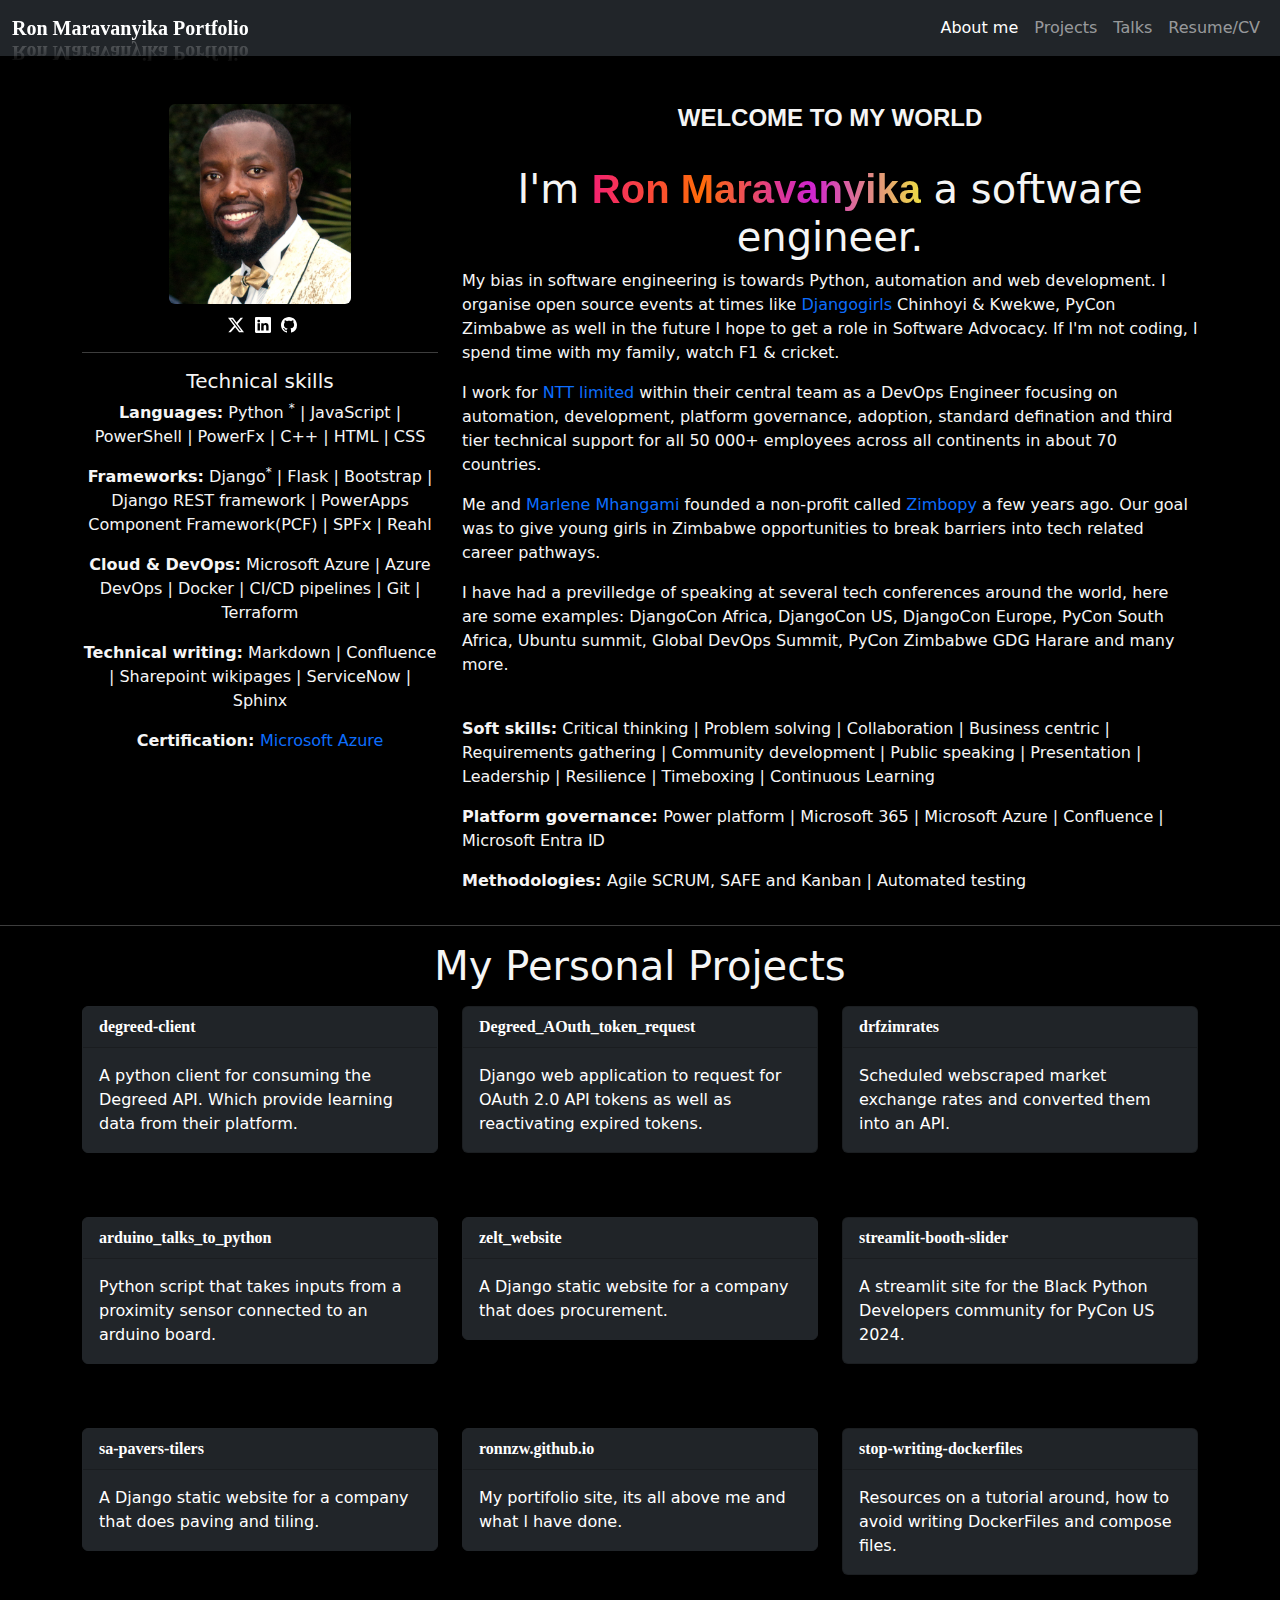
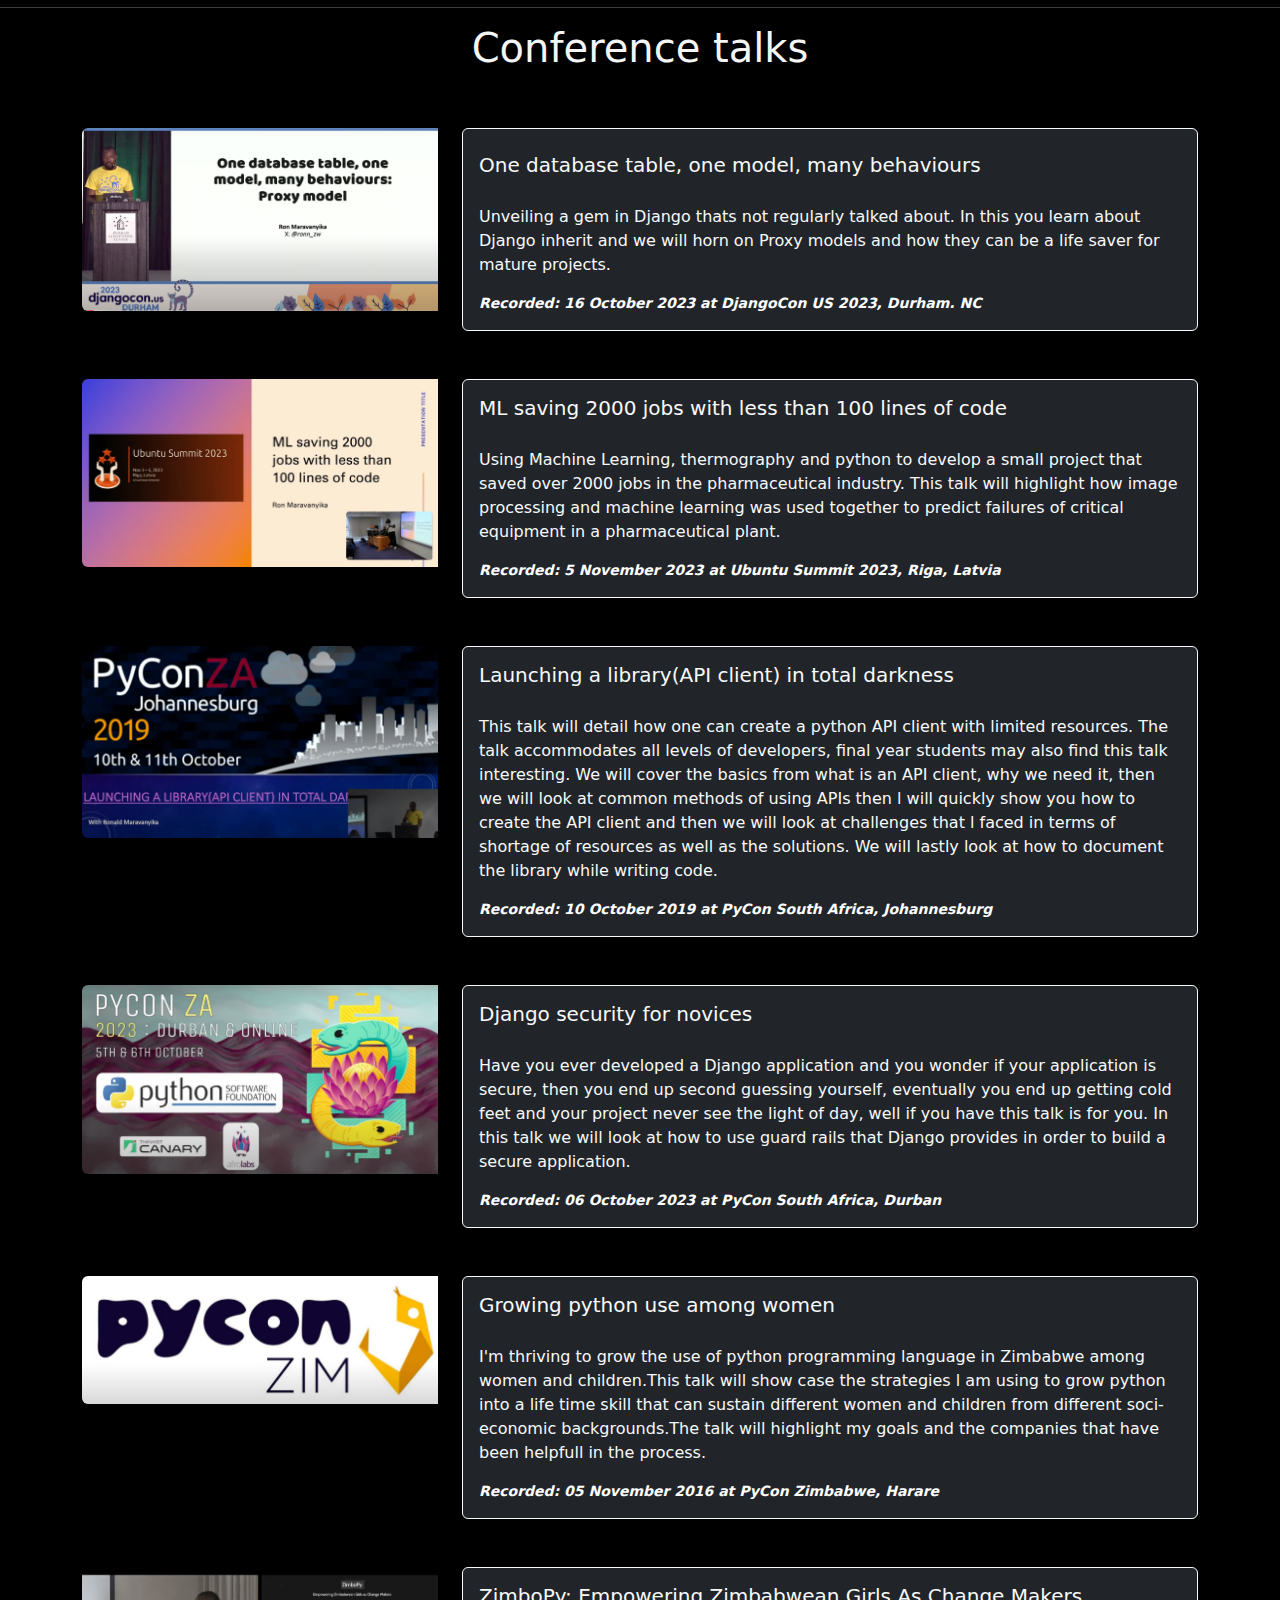
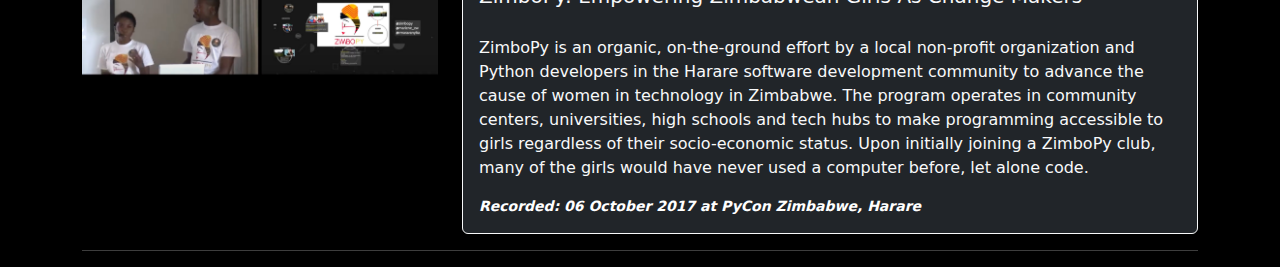
==== commit 15361c47: "resume" ====
--- a/index.html
+++ b/index.html
@@ -2,7 +2,7 @@
 <head>
     <meta charset="UTF-8">
     <meta name="viewport" content="width=device-width, initial-scale=1.0">
-    <title>Ron's portifolio</title>
+    <title>Ron's portfolio</title>
     <link href="https://cdn.jsdelivr.net/npm/bootstrap@5.3.3/dist/css/bootstrap.min.css" rel="stylesheet" integrity="sha384-QWTKZyjpPEjISv5WaRU9OFeRpok6YctnYmDr5pNlyT2bRjXh0JMhjY6hW+ALEwIH" crossorigin="anonymous">
     <link rel="stylesheet" href="style.css">
 </head>
@@ -10,7 +10,7 @@
 <!-- Navbar -->
         <nav class="navbar navbar-expand-lg bg-dark" data-bs-theme="dark">
             <div class="container-fluid">
-              <a class="navbar-brand glow" href="#">Ron Maravanyika Portifolio</a>
+              <a class="navbar-brand glow" href="#">Ron Maravanyika Portfolio</a>
               <button class="navbar-toggler" type="button" data-bs-toggle="collapse" data-bs-target="#navbarText" aria-controls="navbarText" aria-expanded="false" aria-label="Toggle navigation">
                 <span class="navbar-toggler-icon"></span>
               </button>
@@ -26,7 +26,7 @@
                     <a class="nav-link" href="#talks">Talks</a>
                   </li>                  
                   <li class="nav-item">
-                    <a class="nav-link" href="#">Resume/CV</a>
+                    <a class="nav-link" href="resume.pdf">Resume/CV</a>
                   </li>
                 </ul>
               </div>
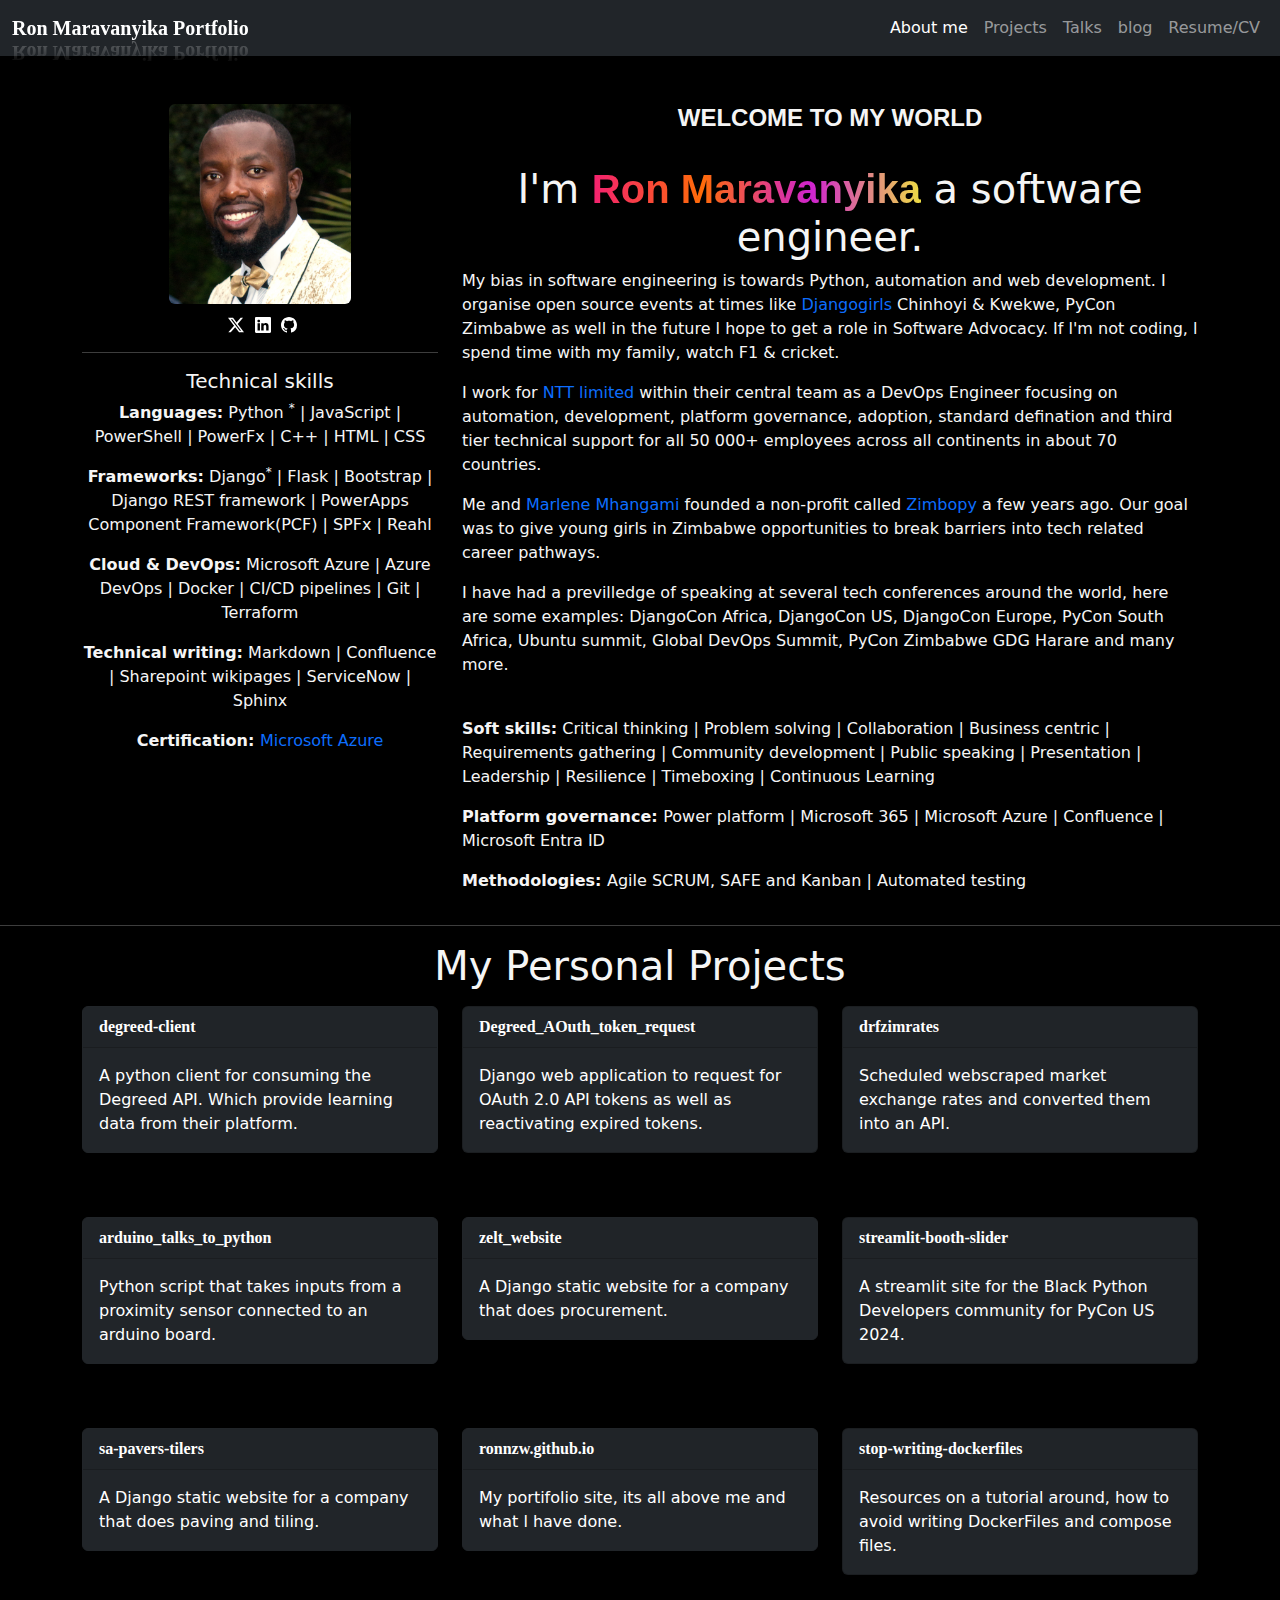
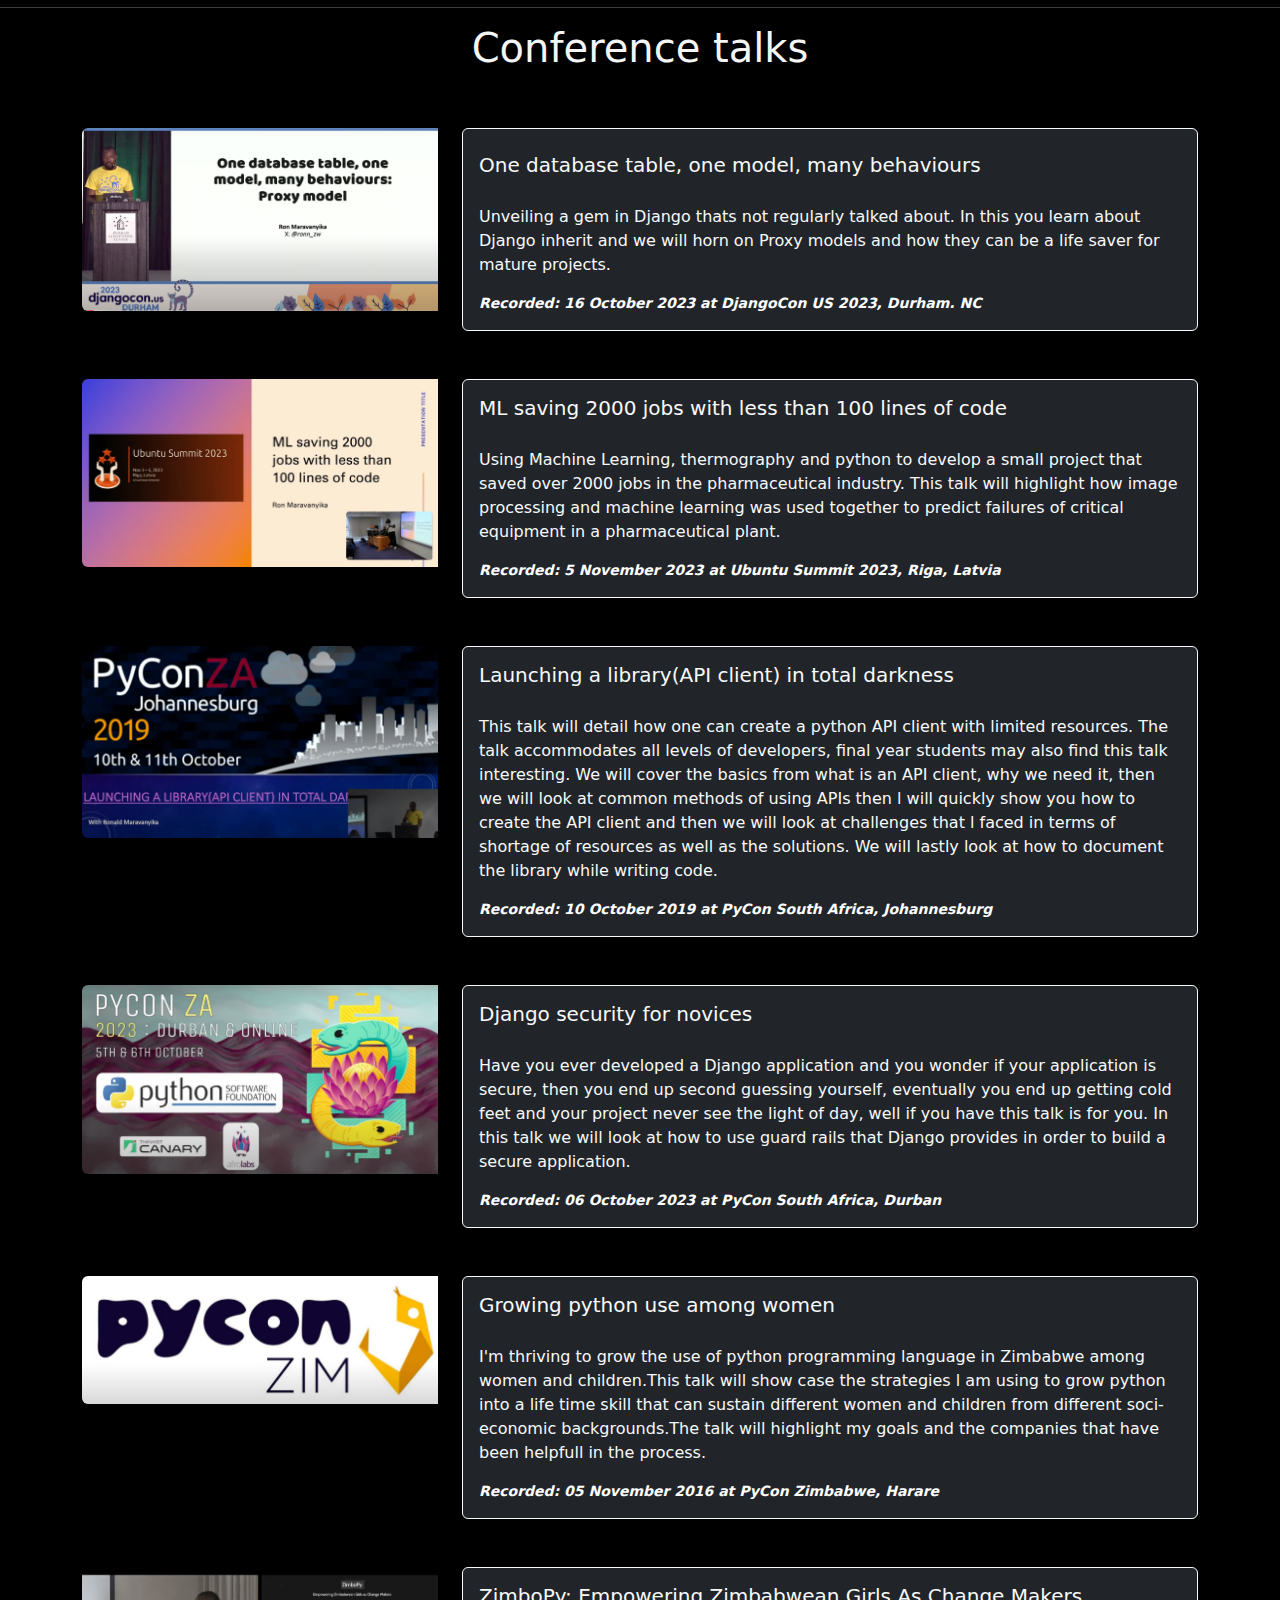
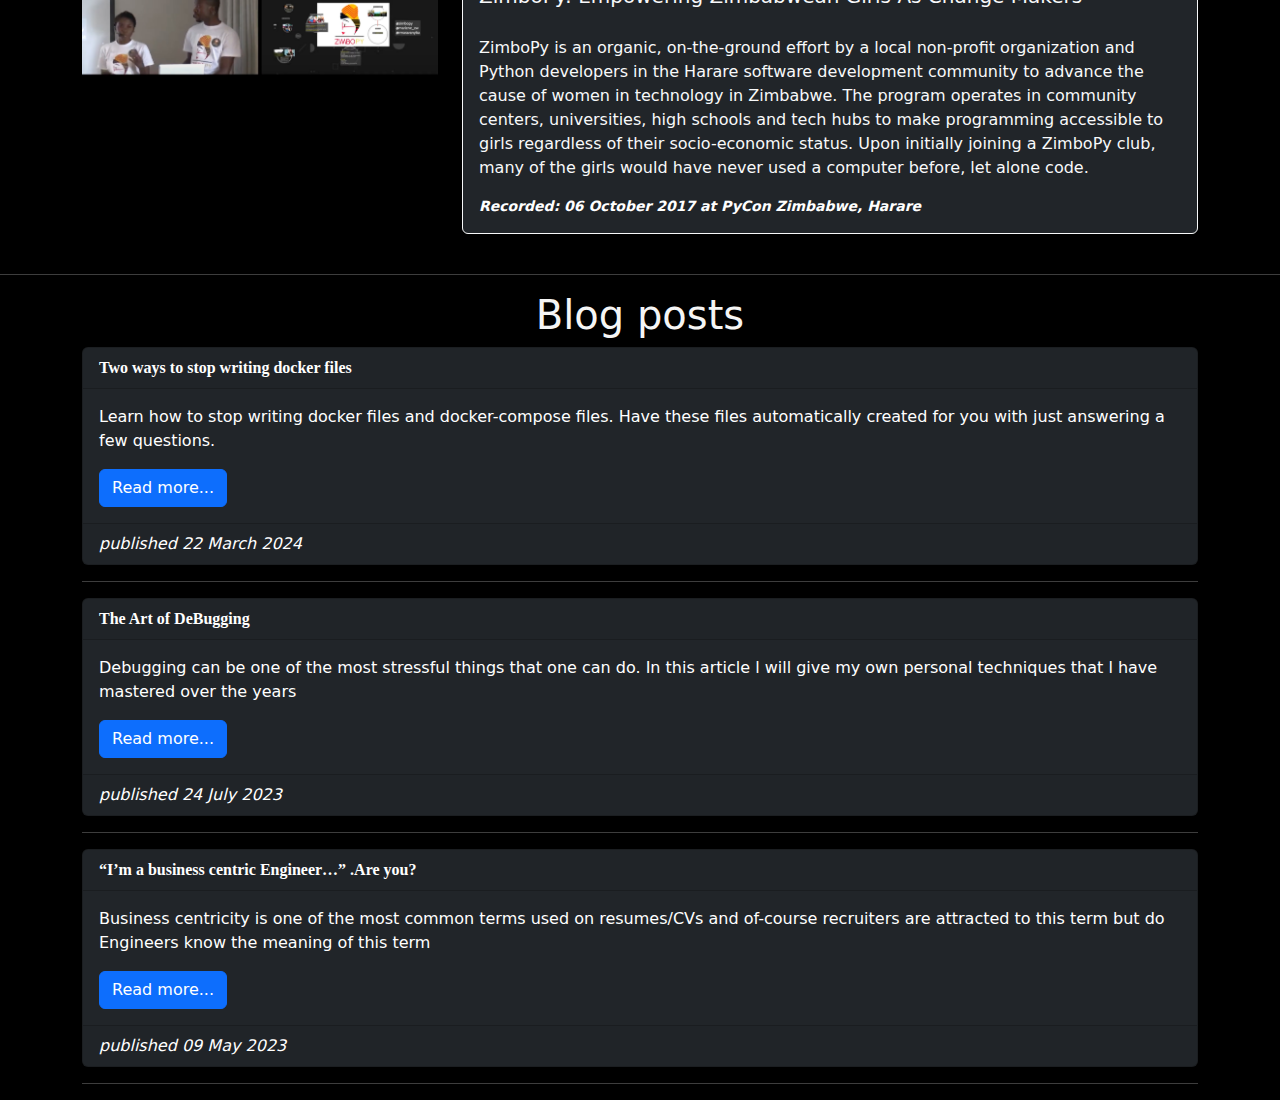
==== commit 19ab1ccc: "blog" ====
--- a/index.html
+++ b/index.html
@@ -24,6 +24,9 @@
                   </li>
                   <li class="nav-item">
                     <a class="nav-link" href="#talks">Talks</a>
+                  </li>
+                  <li class="nav-item">
+                    <a class="nav-link" href="#blog">blog</a>
                   </li>                  
                   <li class="nav-item">
                     <a class="nav-link" href="resume.pdf">Resume/CV</a>
@@ -329,8 +332,71 @@
             </a>
         </div>
     </div>    
+    <br>
+</div>
+<!-- Conferences Talks ending -->
+
+<hr>
+
+<!-- blog posts -->
+<div class="container">
+    <h1 id="blog" class="text-center"> Blog posts</h1>
+    <div class="row">
+        <div class="col">
+            <div class="card text-bg-dark">
+                <div class="card-header">
+                  Two ways to stop writing docker files
+                </div>
+                <div class="card-body">
+                  <p class="card-text">Learn how to stop writing docker files and docker-compose files. Have these files automatically created for you with just answering a few questions.</p>
+                  <a href="realpost/stop-writing-dockerfiles.html" class="btn btn-primary">Read more...</a>
+                </div>
+                <div class="card-footer">
+                  <i>published 22 March 2024</i>
+                </div>
+              </div>
+        </div>
+    </div>
     <hr>
+
+    <div class="row">
+        <div class="col">
+            <div class="card text-bg-dark">
+                <div class="card-header">
+                  The Art of DeBugging
+                </div>
+                <div class="card-body">
+                  <p class="card-text">Debugging can be one of the most stressful things that one can do. In this article l will give my own personal techniques that l have mastered over the years</p>
+                  <a href="https://medium.com/@ronaldmaravanyika/the-art-of-debugging-94119a44517a" class="btn btn-primary">Read more...</a>
+                </div>
+                <div class="card-footer">
+                  <i>published 24 July 2023</i>
+                </div>
+              </div>
+        </div>
+    </div>
+    <hr>
+    <div class="row">
+        <div class="col">
+            <div class="card text-bg-dark">
+                <div class="card-header">
+                    “I’m a business centric Engineer…” .Are you?
+                </div>
+                <div class="card-body">
+                  <p class="card-text">Business centricity is one of the most common terms used on resumes/CVs and of-course recruiters are attracted to this term but do Engineers know the meaning of this term</p>
+                  <a href="https://medium.com/@ronaldmaravanyika/im-a-business-centric-engineer-are-you-66112d4d7d0e" class="btn btn-primary">Read more...</a>
+                </div>
+                <div class="card-footer">
+                  <i>published 09 May 2023</i>
+                </div>
+              </div>
+        </div>
+    </div>
+    <hr>
+
+
 </div>
+<!-- blog posts ending -->
 
 
 </div>
